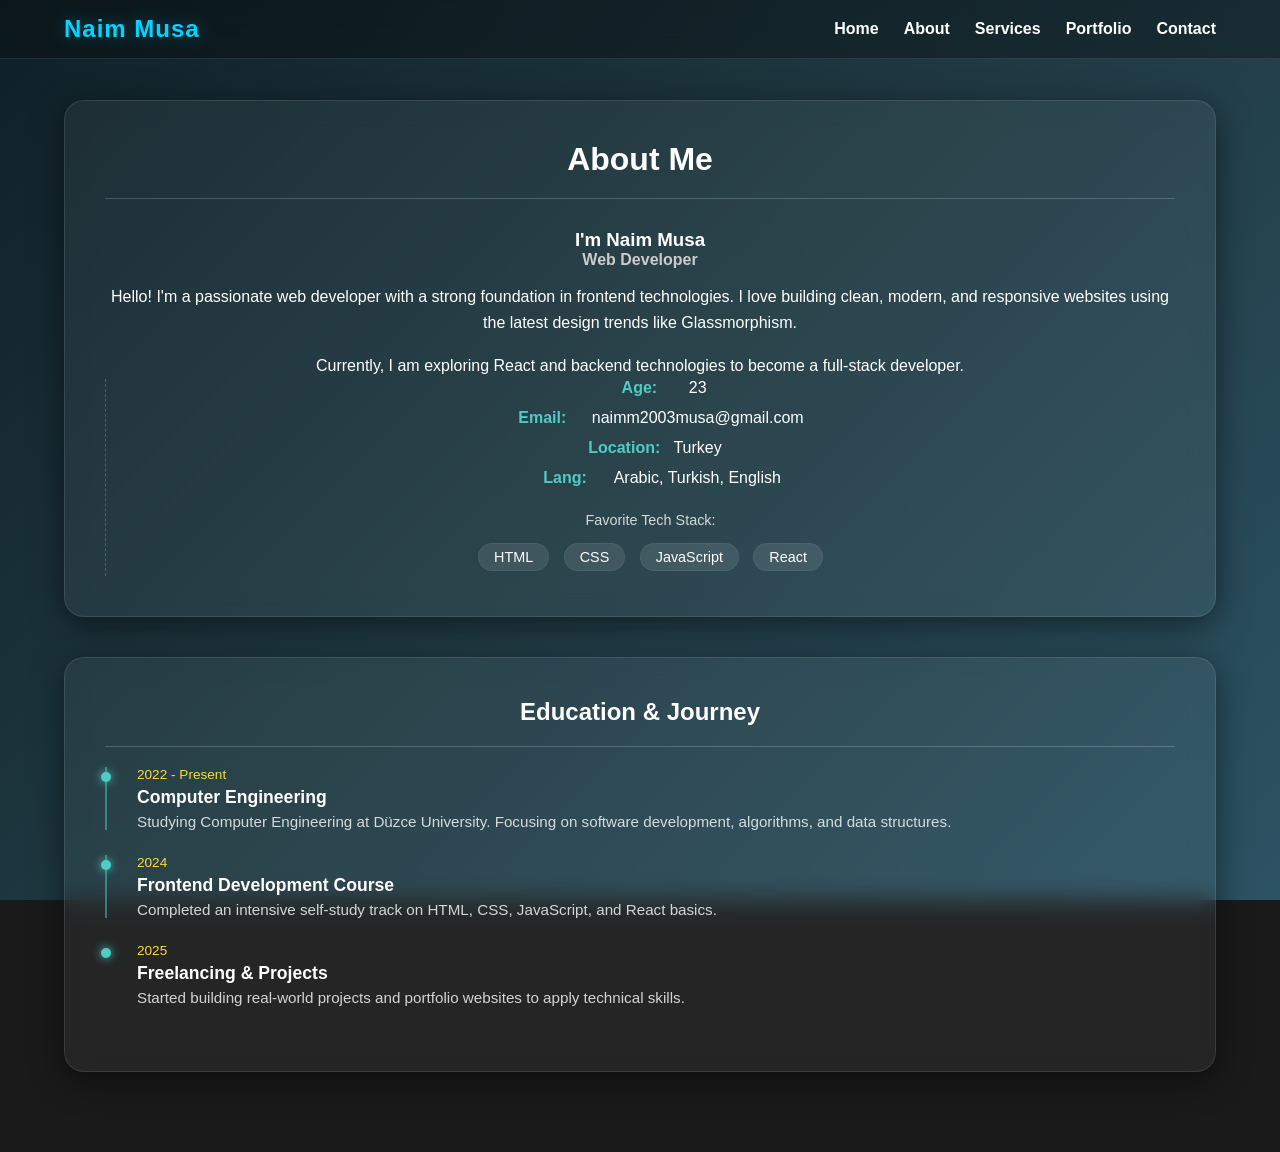
==== about.html @ 1f0603ee "Initial commit - Portfolio Dark Mode" ====
<!DOCTYPE html>
<html lang="en">
<head>
    <meta charset="UTF-8">
    <meta name="viewport" content="width=device-width, initial-scale=1.0">
    <title>About Me | Naim Musa</title>
    <link rel="stylesheet" href="https://cdnjs.cloudflare.com/ajax/libs/font-awesome/6.7.2/css/all.min.css">
    <link rel="stylesheet" href="style.css">

    <style>
        /* --- تعريف الانيمشن (Keyframes) --- */
        @keyframes fadeInUp {
            from { opacity: 0; transform: translateY(30px); }
            to { opacity: 1; transform: translateY(0); }
        }
        @keyframes slideInLeft {
            from { opacity: 0; transform: translateX(-50px); }
            to { opacity: 1; transform: translateX(0); }
        }
        @keyframes slideInRight {
            from { opacity: 0; transform: translateX(50px); }
            to { opacity: 1; transform: translateX(0); }
        }

        /* --- تطبيق الانيمشن --- */
        .box-animated { animation: fadeInUp 1s ease-out forwards; }
        .left-col-anim { opacity: 0; animation: slideInLeft 1s ease-out 0.3s forwards; }
        .right-col-anim { opacity: 0; animation: slideInRight 1s ease-out 0.5s forwards; }
        .timeline-anim { opacity: 0; animation: fadeInUp 1s ease-out 0.7s forwards; }

        /* --- ستايلات العناصر --- */
        .tech-tag {
            background: rgba(255, 255, 255, 0.1);
            padding: 5px 15px;
            border-radius: 20px;
            margin: 5px;
            display: inline-block;
            font-size: 0.9rem;
            transition: all 0.3s cubic-bezier(0.175, 0.885, 0.32, 1.275);
            border: 1px solid rgba(255,255,255,0.05);
            cursor: default;
        }
        .tech-tag:hover {
            background: #4ECDC4;
            color: #fff;
            transform: scale(1.1) rotate(-2deg);
            box-shadow: 0 5px 15px rgba(78, 205, 196, 0.4);
        }

        .animated-hr {
            border: 0; height: 1px; background: rgba(255,255,255,0.2); margin-bottom: 30px;
            width: 0; animation: expandWidth 1s ease-out 0.2s forwards;
        }
        @keyframes expandWidth { to { width: 100%; } }

        /* --- تنسيق الـ Timeline (الخط الزمني) --- */
        .timeline-box {
            margin-top: 20px;
            text-align: left;
        }
        .timeline-item {
            position: relative;
            padding-left: 30px;
            margin-bottom: 25px;
            border-left: 2px solid rgba(78, 205, 196, 0.5); 
        }
        .timeline-item::before {
            content: '';
            position: absolute;
            left: -6px;
            top: 5px;
            width: 10px;
            height: 10px;
            background: #4ECDC4;
            border-radius: 50%;
            box-shadow: 0 0 10px #4ECDC4;
        }
        .timeline-date {
            font-size: 0.85rem;
            color: #FFD93D;
            margin-bottom: 5px;
            display: block;
        }
        .timeline-title {
            font-size: 1.1rem;
            font-weight: bold;
            color: #fff;
            margin: 0 0 5px 0;
        }
        .timeline-desc {
            font-size: 0.95rem;
            opacity: 0.8;
            margin: 0;
        }
    </style>
</head>
<body>

    <nav class="navbar">
        <div class="logo">Naim Musa</div>
        <div class="nav-links">
            <a href="index.html">Home</a>
            <a href="about.html" class="active">About</a>
            <a href="services.html">Services</a>
            <a href="portfolio.html">Portfolio</a>
            <a href="contact.html">Contact</a>
        </div>
    </nav>

    <div class="container">
        
        <div class="box box-animated">
            <h2 style="margin-bottom: 20px; font-size: 2rem;">About Me</h2>
            <hr class="animated-hr">
            
            <div class="about-grid">
                <div class="about-col left-col-anim">
                    <h3>I'm <span class="text-highlight">Naim Musa</span></h3>
                    <h4 style="margin-bottom: 15px; color: #ccc;">Web Developer</h4>
                    <p style="line-height: 1.6;">Hello! I'm a passionate web developer with a strong foundation in frontend technologies. I love building clean, modern, and responsive websites using the latest design trends like Glassmorphism.</p>
                    <br>
                    <p style="line-height: 1.6;">Currently, I am exploring React and backend technologies to become a full-stack developer.</p>
                    
                    </div>
                
                <div class="about-col right-col-anim" style="border-left: 1px dashed rgba(255,255,255,0.2); padding-left: 20px;">
                    <ul style="list-style: none; padding: 0; margin-bottom: 20px;">
                        <li style="margin-bottom: 12px;"><b style="color: #4ECDC4; width: 90px; display: inline-block;">Age:</b> 23</li>
                        <li style="margin-bottom: 12px;"><b style="color: #4ECDC4; width: 90px; display: inline-block;">Email:</b> naimm2003musa@gmail.com</li>
                        <li style="margin-bottom: 12px;"><b style="color: #4ECDC4; width: 90px; display: inline-block;">Location:</b> Turkey</li>
                        <li style="margin-bottom: 12px;"><b style="color: #4ECDC4; width: 90px; display: inline-block;">Lang:</b> Arabic, Turkish, English</li>
                    </ul>

                    <div style="margin-top: 25px;">
                        <p style="margin-bottom: 10px; opacity: 0.8; font-size: 0.9rem;">Favorite Tech Stack:</p>
                        <span class="tech-tag">HTML</span>
                        <span class="tech-tag">CSS</span>
                        <span class="tech-tag">JavaScript</span>
                        <span class="tech-tag">React</span>
                    </div>
                </div>
            </div>
        </div>

        <div class="box timeline-anim" style="margin-top: 20px;">
            <h2 style="margin-bottom: 20px; font-size: 1.5rem;">Education & Journey</h2>
            <hr style="border: 0; height: 1px; background: rgba(255,255,255,0.2); margin-bottom: 20px;">
            
            <div class="timeline-box">
                <div class="timeline-item">
                    <span class="timeline-date">2022 - Present</span>
                    <h3 class="timeline-title">Computer Engineering</h3>
                    <p class="timeline-desc">Studying Computer Engineering at Düzce University. Focusing on software development, algorithms, and data structures.</p>
                </div>
                
                <div class="timeline-item">
                    <span class="timeline-date">2024</span>
                    <h3 class="timeline-title">Frontend Development Course</h3>
                    <p class="timeline-desc">Completed an intensive self-study track on HTML, CSS, JavaScript, and React basics.</p>
                </div>

                <div class="timeline-item" style="border-left-color: transparent;"> 
                    <span class="timeline-date">2025</span>
                    <h3 class="timeline-title">Freelancing & Projects</h3>
                    <p class="timeline-desc">Started building real-world projects and portfolio websites to apply technical skills.</p>
                </div>
            </div>
        </div>

    </div>

    <script src="script.js"></script>
</body>
</html>
---- style.css ----
/* =========================================
   1. CSS VARIABLES (THEME CONFIG)
   ========================================= */
:root {
    /* الوضع النهاري */
    --bg-gradient: linear-gradient(135deg, #f5f7fa 0%, #c3cfe2 100%);
    --text-color: #333;
    --glass-bg: rgba(255, 255, 255, 0.7);
    --glass-border: rgba(255, 255, 255, 0.5);
    --glass-shadow: 0 8px 32px 0 rgba(31, 38, 135, 0.1);
    --accent-color: #007bff;
    --accent-hover: #0056b3;
    --card-hover-shadow: 0 15px 30px rgba(0, 123, 255, 0.2);
    --navbar-bg: rgba(255, 255, 255, 0.85);
}
:root {
    --bg-color: #1a1a1a;
    --box-bg: rgba(255, 255, 255, 0.05);
    --text-color: #ffffff;
    --accent-color: #4ECDC4;
}

body {
    background-color: var(--bg-color) !important;
    color: var(--text-color) !important;
}

[data-theme="dark"] {
    /* الوضع الليلي - تصميم الفضاء */
    --bg-gradient: linear-gradient(135deg, #0f2027, #203a43, #2c5364);
    --text-color: #fff;
    --glass-bg: rgba(255, 255, 255, 0.05);
    --glass-border: rgba(255, 255, 255, 0.1);
    --glass-shadow: 0 8px 32px 0 rgba(0, 0, 0, 0.5);
    --accent-color: #00d4ff;
    --accent-hover: #0099cc;
    --card-hover-shadow: 0 15px 30px rgba(0, 212, 255, 0.15); /* توهج أزرق */
    --navbar-bg: rgba(0, 0, 0, 0.3);
}

/* =========================================
   2. GLOBAL RESET & BASIC
   ========================================= */
* {
    margin: 0;
    padding: 0;
    box-sizing: border-box;
    font-family: 'Segoe UI', Tahoma, Geneva, Verdana, sans-serif;
    transition: background 0.4s ease, color 0.3s ease, border-color 0.3s ease;
}

body {
    background: var(--bg-gradient);
    color: var(--text-color);
    min-height: 100vh;
    display: flex;
    flex-direction: column;
    overflow-x: hidden;
    background-attachment: fixed; /* الخلفية ثابتة أثناء السكرول */
}

a { text-decoration: none; color: inherit; }
ul { list-style: none; }
img { max-width: 100%; display: block; }

/* =========================================
   3. LAYOUT & GLASS BOXES
   ========================================= */
.container {
    width: 90%;
    max-width: 1200px;
    margin: 100px auto 40px;
    position: relative;
    z-index: 2;
}

/* الصندوق الزجاجي الأساسي */
.box {
    background: var(--glass-bg);
    backdrop-filter: blur(12px);
    -webkit-backdrop-filter: blur(12px);
    border: 1px solid var(--glass-border);
    border-radius: 20px;
    padding: 40px;
    box-shadow: var(--glass-shadow);
    text-align: center;
    margin-bottom: 40px;
}

/* --- العناوين --- */
.title h2 {
    font-size: 2.5rem;
    margin-bottom: 10px;
    position: relative;
    display: inline-block;
}

.title h2::after {
    content: '';
    display: block;
    width: 60px;
    height: 4px;
    background: var(--accent-color);
    margin: 8px auto 0;
    border-radius: 2px;
    transition: width 0.3s;
}

.box:hover .title h2::after {
    width: 100%; /* الخط يمتد عند الهوفر */
}

/* =========================================
   4. NAVBAR (With Hover Effects)
   ========================================= */
.navbar {
    display: flex;
    justify-content: space-between;
    align-items: center;
    padding: 15px 5%;
    background: var(--navbar-bg);
    backdrop-filter: blur(15px);
    position: fixed;
    width: 100%;
    top: 0;
    z-index: 1000;
    border-bottom: 1px solid var(--glass-border);
}

.logo {
    font-size: 24px;
    font-weight: 800;
    color: var(--accent-color);
    letter-spacing: 1px;
    text-shadow: 0 0 15px rgba(0, 212, 255, 0.3);
}

.nav-links {
    display: flex;
    align-items: center;
    gap: 25px;
}

.nav-links a {
    font-weight: 600;
    font-size: 16px;
    position: relative;
    padding: 5px 0;
}

/* تأثير الخط تحت الروابط */
.nav-links a::before {
    content: '';
    position: absolute;
    bottom: 0;
    left: 0;
    width: 0;
    height: 2px;
    background: var(--accent-color);
    transition: width 0.3s ease;
}

.nav-links a:hover::before {
    width: 100%;
}

.nav-links a:hover {
    color: var(--accent-color);
}

/* زر التبديل */
.theme-toggle-btn {
    background: transparent;
    border: 2px solid var(--accent-color);
    color: var(--accent-color);
    padding: 6px 18px;
    border-radius: 25px;
    cursor: pointer;
    font-weight: bold;
    transition: 0.4s;
}

.theme-toggle-btn:hover {
    background: var(--accent-color);
    color: #fff;
    box-shadow: 0 0 20px var(--accent-color);
    transform: scale(1.05);
}

/* =========================================
   5. PORTFOLIO & GRID SYSTEM
   ========================================= */
.portfolio-grid {
    display: grid;
    grid-template-columns: repeat(auto-fit, minmax(300px, 1fr)); /* تجاوب تلقائي */
    gap: 30px;
    margin-top: 30px;
}

/* كرت المشروع */
.project-card {
    background: var(--glass-bg);
    backdrop-filter: blur(10px);
    border: 1px solid var(--glass-border);
    border-radius: 15px;
    overflow: hidden; /* عشان الصورة ما تطلع برا */
    transition: all 0.4s cubic-bezier(0.175, 0.885, 0.32, 1.275); /* حركة نطاطة خفيفة */
    display: flex;
    flex-direction: column;
}

/* الصورة داخل الكرت */
.card-img {
    height: 200px;
    overflow: hidden;
    position: relative;
}

.card-img img {
    width: 100%;
    height: 100%;
    object-fit: cover;
    transition: transform 0.5s ease;
}

/* محتوى الكرت */
.card-content {
    padding: 20px;
    text-align: center;
    display: flex;
    flex-direction: column;
    flex-grow: 1;
    justify-content: space-between;
}

.card-content h3 {
    margin-bottom: 15px;
    font-size: 1.2rem;
}

/* 🔥 تأثيرات الهوفر على الكرت 🔥 */
.project-card:hover {
    transform: translateY(-10px); /* يرتفع للأعلى */
    box-shadow: var(--card-hover-shadow); /* توهج */
    border-color: var(--accent-color);
}

.project-card:hover .card-img img {
    transform: scale(1.1); /* زوم للصورة */
}

/* زر زيارة الموقع */
.btn-visit {
    display: inline-block;
    padding: 10px 25px;
    background: linear-gradient(45deg, var(--accent-color), #005bea);
    background-size: 200% auto; /* عشان نحرك الخلفية */
    color: #fff;
    border-radius: 50px;
    font-weight: bold;
    transition: 0.5s;
    box-shadow: 0 4px 15px rgba(0,0,0,0.2);
}

.btn-visit:hover {
    background-position: right center; /* تحريك التدرج اللوني */
    box-shadow: 0 0 20px var(--accent-color);
    transform: translateY(-2px);
}

/* =========================================
   6. RESPONSIVE
   ========================================= */
   /* تنسيق الخط الفاصل */
.section-divider {
    border: 0;
    height: 1px;
    background: rgba(255,255,255,0.2);
    margin-bottom: 30px;
    width: 100px; /* جعل الخط أقصر لجمالية أكثر */
    margin-left: 0; /* محاذاة لليسار مثل العناوين */
}

/* شبكة المهارات */
.skills-grid {
    display: grid;
    /* هذا السطر يجعل الشبكة متجاوبة تلقائياً */
    grid-template-columns: repeat(auto-fit, minmax(110px, 1fr));
    gap: 20px;
    margin-top: 20px;
}

/* تصميم الكرت الواحد */
.skill-card {
    background: rgba(255, 255, 255, 0.05); /* خلفية شفافة قليلاً */
    padding: 20px;
    border-radius: 12px;
    text-align: center;
    transition: all 0.3s ease;
    border: 1px solid rgba(255, 255, 255, 0.1);
    box-shadow: 0 4px 6px rgba(0,0,0,0.1);
}

/* تأثير الهوفر عند مرور الماوس */
.skill-card:hover {
    transform: translateY(-5px); /* يرتفع للأعلى قليلاً */
    background: rgba(255, 255, 255, 0.1);
    border-color: #4ECDC4; /* لون حدود يظهر عند الهوفر */
    box-shadow: 0 8px 15px rgba(78, 205, 196, 0.2); /* توهج خفيف */
}

/* تنسيق صور المهارات */
.skill-card img {
    width: 50px;
    height: 50px;
    object-fit: contain;
    margin-bottom: 10px;
    border-radius: 8px; /* حواف ناعمة للصورة */
}

/* تنسيق نص المهارة */
.skill-card h3 {
    font-size: 0.9rem;
    font-weight: 500;
    margin: 0;
    color: #fff;
}

@media (max-width: 768px) {
    .navbar {
        flex-direction: column;
        gap: 15px;
        padding: 15px;
    }
    
    .nav-links {
        flex-wrap: wrap;
        justify-content: center;
    }
}
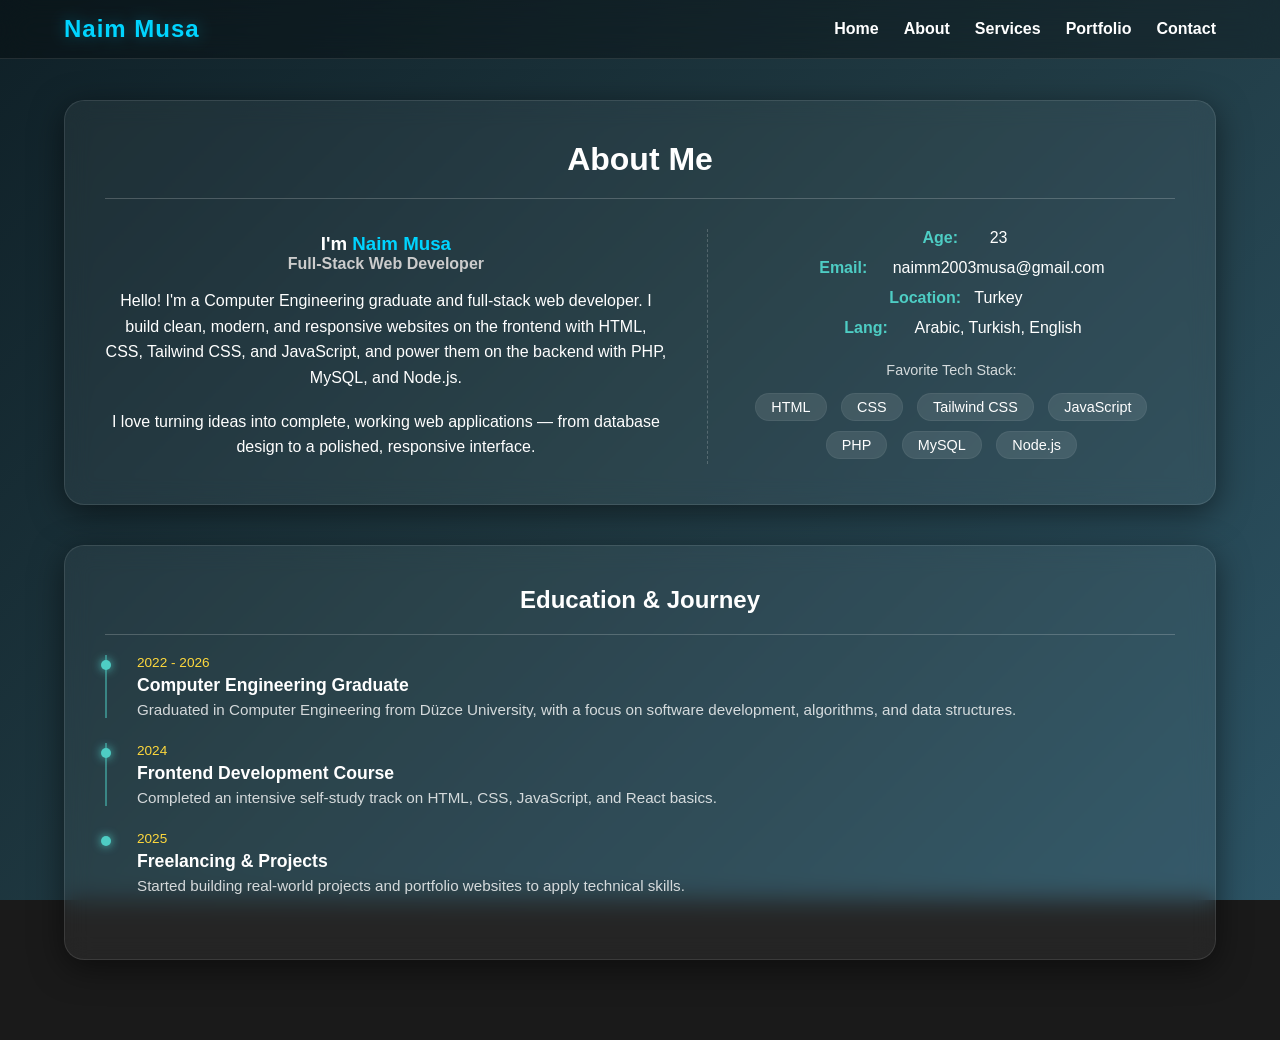
==== commit 476908d6: "Redesign polish: fix broken layout classes, mobile responsiveness, full-stack content update - Add m" ====
--- a/about.html
+++ b/about.html
@@ -6,6 +6,8 @@
     <title>About Me | Naim Musa</title>
     <link rel="stylesheet" href="https://cdnjs.cloudflare.com/ajax/libs/font-awesome/6.7.2/css/all.min.css">
     <link rel="stylesheet" href="style.css">
+    <meta name="description" content="Learn more about Naim Musa, a Computer Engineering graduate and full-stack web developer based in Turkey.">
+    <link rel="icon" type="image/svg+xml" href="data:image/svg+xml,%3Csvg xmlns='http://www.w3.org/2000/svg' viewBox='0 0 100 100'%3E%3Crect width='100' height='100' rx='20' fill='%231a1a1a'/%3E%3Ctext x='50' y='68' font-family='Arial, sans-serif' font-size='60' font-weight='bold' fill='%234ECDC4' text-anchor='middle'%3EN%3C/text%3E%3C/svg%3E">
 
     <style>
         /* --- تعريف الانيمشن (Keyframes) --- */
@@ -116,14 +118,14 @@
             <div class="about-grid">
                 <div class="about-col left-col-anim">
                     <h3>I'm <span class="text-highlight">Naim Musa</span></h3>
-                    <h4 style="margin-bottom: 15px; color: #ccc;">Web Developer</h4>
-                    <p style="line-height: 1.6;">Hello! I'm a passionate web developer with a strong foundation in frontend technologies. I love building clean, modern, and responsive websites using the latest design trends like Glassmorphism.</p>
+                    <h4 style="margin-bottom: 15px; color: #ccc;">Full-Stack Web Developer</h4>
+                    <p style="line-height: 1.6;">Hello! I'm a Computer Engineering graduate and full-stack web developer. I build clean, modern, and responsive websites on the frontend with HTML, CSS, Tailwind CSS, and JavaScript, and power them on the backend with PHP, MySQL, and Node.js.</p>
                     <br>
-                    <p style="line-height: 1.6;">Currently, I am exploring React and backend technologies to become a full-stack developer.</p>
-                    
+                    <p style="line-height: 1.6;">I love turning ideas into complete, working web applications — from database design to a polished, responsive interface.</p>
+
                     </div>
-                
-                <div class="about-col right-col-anim" style="border-left: 1px dashed rgba(255,255,255,0.2); padding-left: 20px;">
+
+                <div class="about-col right-col-anim about-divider">
                     <ul style="list-style: none; padding: 0; margin-bottom: 20px;">
                         <li style="margin-bottom: 12px;"><b style="color: #4ECDC4; width: 90px; display: inline-block;">Age:</b> 23</li>
                         <li style="margin-bottom: 12px;"><b style="color: #4ECDC4; width: 90px; display: inline-block;">Email:</b> naimm2003musa@gmail.com</li>
@@ -135,8 +137,11 @@
                         <p style="margin-bottom: 10px; opacity: 0.8; font-size: 0.9rem;">Favorite Tech Stack:</p>
                         <span class="tech-tag">HTML</span>
                         <span class="tech-tag">CSS</span>
+                        <span class="tech-tag">Tailwind CSS</span>
                         <span class="tech-tag">JavaScript</span>
-                        <span class="tech-tag">React</span>
+                        <span class="tech-tag">PHP</span>
+                        <span class="tech-tag">MySQL</span>
+                        <span class="tech-tag">Node.js</span>
                     </div>
                 </div>
             </div>
@@ -148,9 +153,9 @@
             
             <div class="timeline-box">
                 <div class="timeline-item">
-                    <span class="timeline-date">2022 - Present</span>
-                    <h3 class="timeline-title">Computer Engineering</h3>
-                    <p class="timeline-desc">Studying Computer Engineering at Düzce University. Focusing on software development, algorithms, and data structures.</p>
+                    <span class="timeline-date">2022 - 2026</span>
+                    <h3 class="timeline-title">Computer Engineering Graduate</h3>
+                    <p class="timeline-desc">Graduated in Computer Engineering from Düzce University, with a focus on software development, algorithms, and data structures.</p>
                 </div>
                 
                 <div class="timeline-item">
--- a/style.css
+++ b/style.css
@@ -85,6 +85,55 @@
     box-shadow: var(--glass-shadow);
     text-align: center;
     margin-bottom: 40px;
+}
+
+/* --- شبكة الهيرو / صفحة About (نص + صورة) --- */
+.about-grid {
+    display: grid;
+    grid-template-columns: 1.2fr 1fr;
+    gap: 40px;
+    align-items: center;
+}
+
+.about-col img {
+    max-width: 100%;
+    margin: 0 auto;
+}
+
+.about-divider {
+    border-left: 1px dashed rgba(255, 255, 255, 0.2);
+    padding-left: 20px;
+}
+
+.text-highlight {
+    color: var(--accent-color);
+    font-weight: 600;
+}
+
+.hero-title {
+    font-size: 3rem;
+    margin: 10px 0;
+}
+
+/* --- زر دعوة (CTA) عام --- */
+.submit-btn {
+    display: inline-flex;
+    align-items: center;
+    gap: 10px;
+    padding: 12px 28px;
+    background: linear-gradient(45deg, var(--accent-color), #2CB5AC);
+    border: none;
+    border-radius: 50px;
+    color: #fff;
+    font-weight: bold;
+    cursor: pointer;
+    transition: 0.3s;
+    box-shadow: 0 4px 15px rgba(0, 0, 0, 0.2);
+}
+
+.submit-btn:hover {
+    transform: translateY(-3px);
+    box-shadow: 0 10px 20px rgba(78, 205, 196, 0.3);
 }
 
 /* --- العناوين --- */
@@ -318,6 +367,14 @@
     border-radius: 8px; /* حواف ناعمة للصورة */
 }
 
+/* أيقونات Font Awesome داخل كرت المهارة (للمهارات بدون صورة) */
+.skill-card i {
+    font-size: 2.2rem;
+    color: var(--accent-color);
+    margin-bottom: 10px;
+    display: block;
+}
+
 /* تنسيق نص المهارة */
 .skill-card h3 {
     font-size: 0.9rem;
@@ -326,15 +383,58 @@
     color: #fff;
 }
 
+/* =========================================
+   7. RESPONSIVE (الموبايل والتابلت)
+   ========================================= */
 @media (max-width: 768px) {
     .navbar {
         flex-direction: column;
         gap: 15px;
         padding: 15px;
     }
-    
+
     .nav-links {
         flex-wrap: wrap;
         justify-content: center;
     }
-}
+
+    .container {
+        margin-top: 160px;
+        width: 92%;
+    }
+
+    .about-grid {
+        grid-template-columns: 1fr;
+        text-align: center;
+    }
+
+    .about-col {
+        text-align: center;
+    }
+
+    .about-divider {
+        border-left: none;
+        padding-left: 0;
+        border-top: 1px dashed rgba(255, 255, 255, 0.2);
+        padding-top: 20px;
+        margin-top: 20px;
+    }
+
+    .hero-title {
+        font-size: 2.2rem;
+    }
+}
+
+@media (max-width: 480px) {
+    .container {
+        margin-top: 180px;
+    }
+
+    .box {
+        padding: 25px 20px;
+    }
+
+    .hero-title {
+        font-size: 1.8rem;
+    }
+}
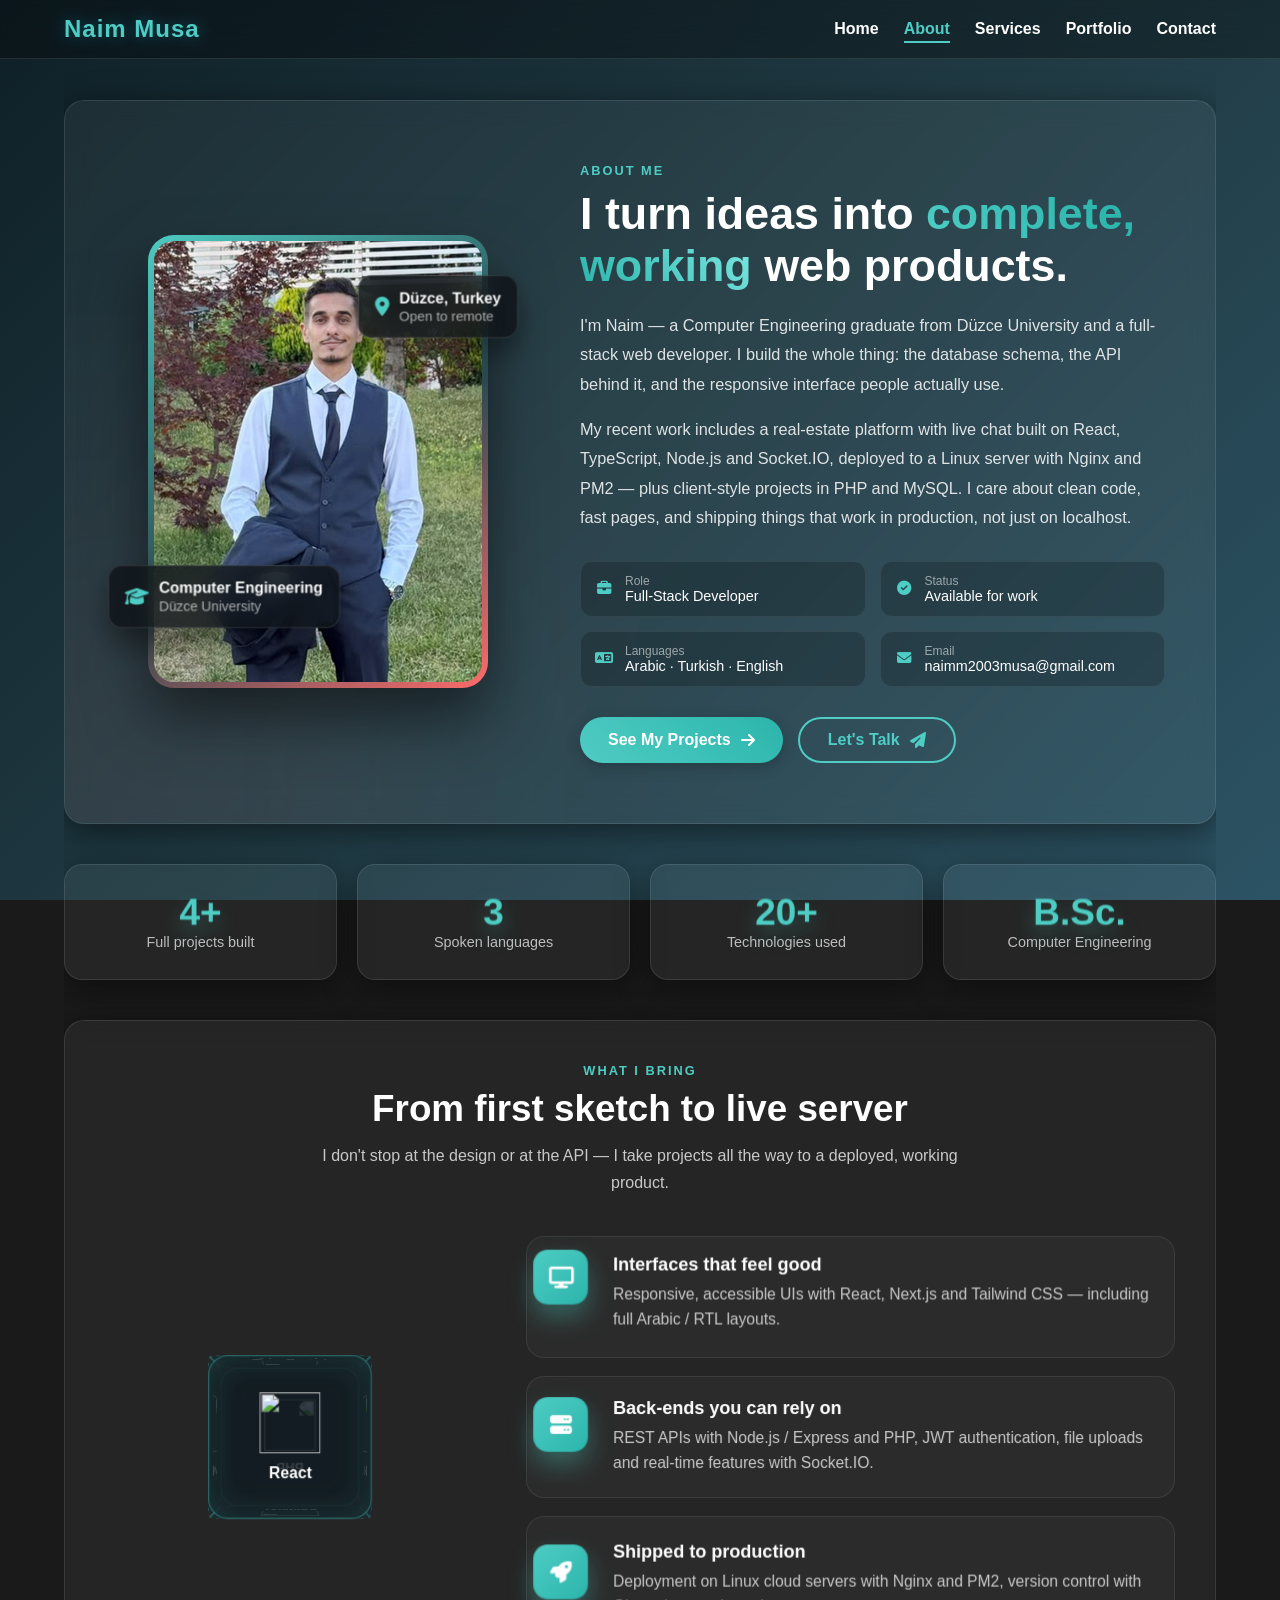
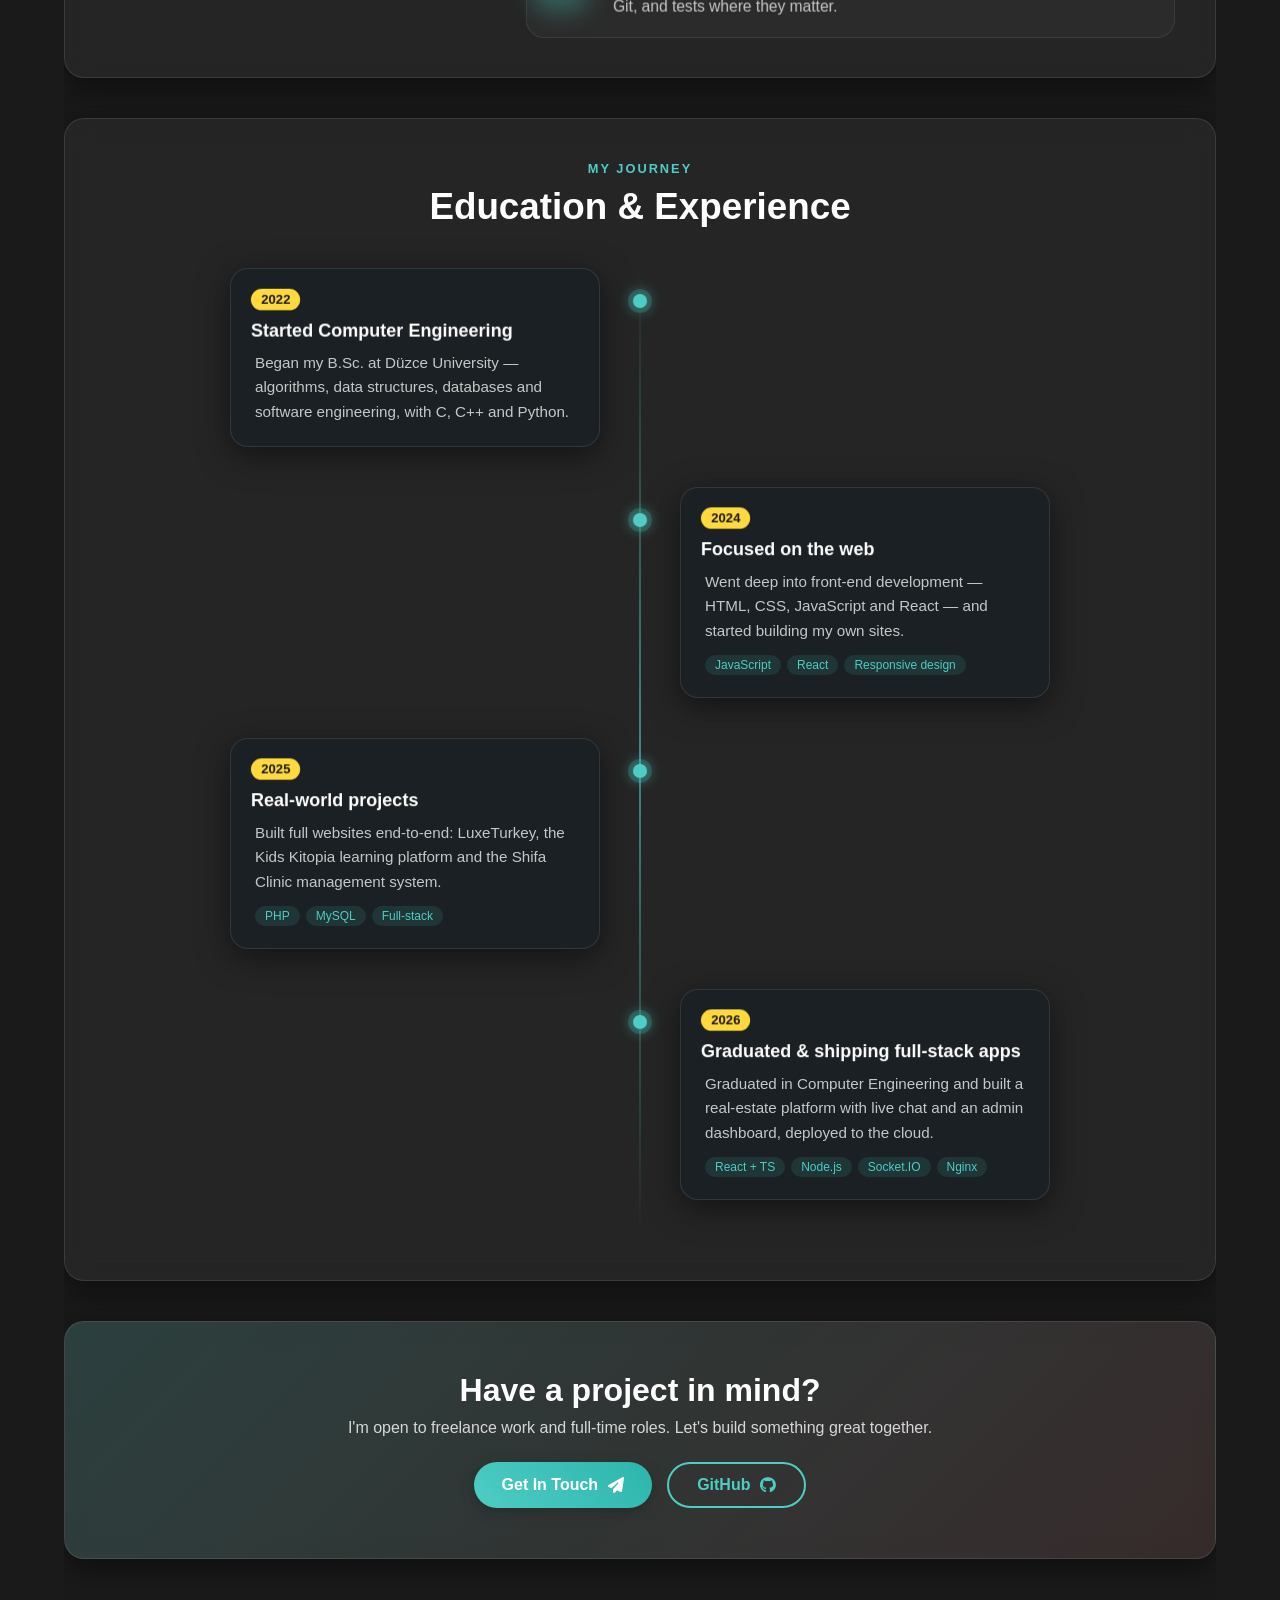
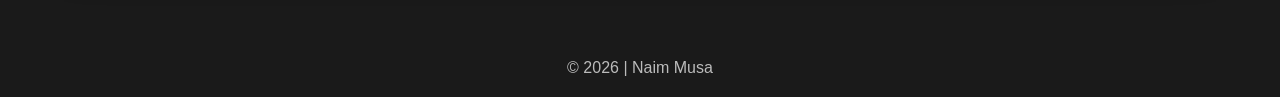
==== commit d41eda2e: "Redesign portfolio with 3D interactions, new pages and cleanup - Home: new hero with profile photo, " ====
--- a/about.html
+++ b/about.html
@@ -5,94 +5,364 @@
     <meta name="viewport" content="width=device-width, initial-scale=1.0">
     <title>About Me | Naim Musa</title>
     <link rel="stylesheet" href="https://cdnjs.cloudflare.com/ajax/libs/font-awesome/6.7.2/css/all.min.css">
-    <link rel="stylesheet" href="style.css">
-    <meta name="description" content="Learn more about Naim Musa, a Computer Engineering graduate and full-stack web developer based in Turkey.">
+    <link rel="stylesheet" href="assets/css/style.css">
+    <meta name="description" content="Naim Musa – Computer Engineering graduate from Düzce University and full-stack web developer building React, Node.js and PHP applications.">
     <link rel="icon" type="image/svg+xml" href="data:image/svg+xml,%3Csvg xmlns='http://www.w3.org/2000/svg' viewBox='0 0 100 100'%3E%3Crect width='100' height='100' rx='20' fill='%231a1a1a'/%3E%3Ctext x='50' y='68' font-family='Arial, sans-serif' font-size='60' font-weight='bold' fill='%234ECDC4' text-anchor='middle'%3EN%3C/text%3E%3C/svg%3E">
 
     <style>
-        /* --- تعريف الانيمشن (Keyframes) --- */
-        @keyframes fadeInUp {
-            from { opacity: 0; transform: translateY(30px); }
-            to { opacity: 1; transform: translateY(0); }
-        }
-        @keyframes slideInLeft {
-            from { opacity: 0; transform: translateX(-50px); }
-            to { opacity: 1; transform: translateX(0); }
-        }
-        @keyframes slideInRight {
-            from { opacity: 0; transform: translateX(50px); }
-            to { opacity: 1; transform: translateX(0); }
-        }
-
-        /* --- تطبيق الانيمشن --- */
-        .box-animated { animation: fadeInUp 1s ease-out forwards; }
-        .left-col-anim { opacity: 0; animation: slideInLeft 1s ease-out 0.3s forwards; }
-        .right-col-anim { opacity: 0; animation: slideInRight 1s ease-out 0.5s forwards; }
-        .timeline-anim { opacity: 0; animation: fadeInUp 1s ease-out 0.7s forwards; }
-
-        /* --- ستايلات العناصر --- */
-        .tech-tag {
-            background: rgba(255, 255, 255, 0.1);
-            padding: 5px 15px;
-            border-radius: 20px;
-            margin: 5px;
-            display: inline-block;
-            font-size: 0.9rem;
-            transition: all 0.3s cubic-bezier(0.175, 0.885, 0.32, 1.275);
-            border: 1px solid rgba(255,255,255,0.05);
-            cursor: default;
-        }
-        .tech-tag:hover {
-            background: #4ECDC4;
-            color: #fff;
-            transform: scale(1.1) rotate(-2deg);
-            box-shadow: 0 5px 15px rgba(78, 205, 196, 0.4);
-        }
-
-        .animated-hr {
-            border: 0; height: 1px; background: rgba(255,255,255,0.2); margin-bottom: 30px;
-            width: 0; animation: expandWidth 1s ease-out 0.2s forwards;
-        }
-        @keyframes expandWidth { to { width: 100%; } }
-
-        /* --- تنسيق الـ Timeline (الخط الزمني) --- */
-        .timeline-box {
-            margin-top: 20px;
+        .stats > .reveal,
+        .step { perspective: 1200px; }
+
+        /* =========================================
+           1. INTRO
+           ========================================= */
+        .about-intro {
+            display: grid;
+            grid-template-columns: 0.9fr 1.3fr;
+            gap: 60px;
+            align-items: center;
             text-align: left;
-        }
-        .timeline-item {
+            padding: 60px 50px;
             position: relative;
-            padding-left: 30px;
-            margin-bottom: 25px;
-            border-left: 2px solid rgba(78, 205, 196, 0.5); 
-        }
-        .timeline-item::before {
+            overflow: hidden;
+        }
+
+        .about-intro::before {
             content: '';
             position: absolute;
-            left: -6px;
-            top: 5px;
-            width: 10px;
-            height: 10px;
+            bottom: -140px;
+            left: -120px;
+            width: 380px;
+            height: 380px;
+            background: #FF6B6B;
+            filter: blur(170px);
+            opacity: 0.12;
+            pointer-events: none;
+        }
+
+        .photo-card {
+            position: relative;
+            max-width: 340px;
+            margin: 0 auto;
+            aspect-ratio: 3 / 4;
+            border-radius: 26px;
+            background: linear-gradient(145deg, #4ECDC4, rgba(78, 205, 196, 0.08) 55%, #FF6B6B);
+            padding: 6px;
+            box-shadow: 0 30px 60px rgba(0, 0, 0, 0.5);
+        }
+
+        .photo-card img {
+            width: 100%;
+            height: 100%;
+            object-fit: cover;
+            object-position: center 20%;
+            border-radius: 20px;
+        }
+
+        /* لمعة تتحرك مع الماوس */
+        .photo-card .shine {
+            position: absolute;
+            inset: 6px;
+            border-radius: 20px;
+            pointer-events: none;
+            background: radial-gradient(circle at var(--mx, 50%) var(--my, 30%), rgba(255, 255, 255, 0.22), transparent 55%);
+            mix-blend-mode: overlay;
+        }
+
+        .photo-badge {
+            position: absolute;
+            display: flex;
+            align-items: center;
+            gap: 10px;
+            padding: 12px 16px;
+            border-radius: 14px;
+            background: rgba(15, 20, 25, 0.8);
+            backdrop-filter: blur(10px);
+            border: 1px solid rgba(255, 255, 255, 0.12);
+            box-shadow: 0 15px 30px rgba(0, 0, 0, 0.4);
+            font-size: 0.85rem;
+            line-height: 1.3;
+            white-space: nowrap;
+        }
+        .photo-badge i { font-size: 1.2rem; color: var(--accent-color); }
+        .photo-badge b { display: block; font-size: 0.95rem; }
+        .photo-badge span { opacity: 0.65; }
+        .badge-edu { left: -40px; bottom: 60px; }
+        .badge-loc { right: -30px; top: 40px; }
+
+        .about-text h1 {
+            font-size: 2.8rem;
+            line-height: 1.15;
+            margin-bottom: 20px;
+        }
+
+
+        .about-text p {
+            line-height: 1.8;
+            opacity: 0.85;
+            margin-bottom: 16px;
+            font-size: 1.02rem;
+        }
+
+        .info-grid {
+            display: grid;
+            grid-template-columns: repeat(2, 1fr);
+            gap: 14px;
+            margin: 28px 0 30px;
+        }
+
+        .info-cell {
+            display: flex;
+            align-items: center;
+            gap: 12px;
+            padding: 12px 14px;
+            border-radius: 12px;
+            background: rgba(0, 0, 0, 0.2);
+            border: 1px solid rgba(255, 255, 255, 0.07);
+            font-size: 0.9rem;
+            min-width: 0;
+        }
+        .info-cell i { color: var(--accent-color); width: 18px; text-align: center; }
+        .info-cell small { display: block; opacity: 0.55; font-size: 0.75rem; }
+        .info-cell div { min-width: 0; overflow-wrap: anywhere; }
+
+        .about-actions { display: flex; flex-wrap: wrap; gap: 15px; }
+
+
+        /* =========================================
+           2. STATS
+           ========================================= */
+        .stats {
+            display: grid;
+            grid-template-columns: repeat(4, 1fr);
+            gap: 20px;
+            margin-bottom: 40px;
+        }
+
+        .stat {
+            padding: 28px 20px;
+            border-radius: 18px;
+            text-align: center;
+            background: rgba(255, 255, 255, 0.05);
+            border: 1px solid var(--glass-border);
+            box-shadow: var(--glass-shadow);
+        }
+        .stat b {
+            display: block;
+            font-size: 2.2rem;
+            color: var(--accent-color);
+            text-shadow: 0 8px 20px rgba(78, 205, 196, 0.35);
+        }
+        .stat span { opacity: 0.7; font-size: 0.9rem; }
+
+        /* =========================================
+           3. WHAT I BRING + CUBE
+           ========================================= */
+        .bring-grid {
+            display: grid;
+            grid-template-columns: 0.8fr 1.4fr;
+            gap: 50px;
+            align-items: center;
+        }
+
+        .cube-wrap {
+            height: 280px;
+            display: flex;
+            align-items: center;
+            justify-content: center;
+            perspective: 900px;
+        }
+
+        .cube {
+            width: 150px;
+            height: 150px;
+            position: relative;
+            transform-style: preserve-3d;
+            animation: spinCube 16s linear infinite;
+        }
+
+        .cube:hover { animation-play-state: paused; }
+
+        .cube .face {
+            position: absolute;
+            inset: 0;
+            display: flex;
+            flex-direction: column;
+            align-items: center;
+            justify-content: center;
+            gap: 10px;
+            border-radius: 18px;
+            background: rgba(20, 30, 36, 0.85);
+            border: 1px solid rgba(78, 205, 196, 0.45);
+            box-shadow: inset 0 0 30px rgba(78, 205, 196, 0.15);
+            font-weight: 600;
+            font-size: 0.9rem;
+        }
+        .cube .face img { width: 56px; height: 56px; }
+        .cube .face img.invert { filter: invert(1); }
+
+        .f-front  { transform: translateZ(75px); }
+        .f-back   { transform: rotateY(180deg) translateZ(75px); }
+        .f-right  { transform: rotateY(90deg) translateZ(75px); }
+        .f-left   { transform: rotateY(-90deg) translateZ(75px); }
+        .f-top    { transform: rotateX(90deg) translateZ(75px); }
+        .f-bottom { transform: rotateX(-90deg) translateZ(75px); }
+
+        @keyframes spinCube {
+            from { transform: rotateX(-20deg) rotateY(0deg); }
+            to   { transform: rotateX(-20deg) rotateY(360deg); }
+        }
+
+        .bring-cards { display: grid; gap: 18px; }
+
+        .bring-card {
+            display: flex;
+            gap: 18px;
+            align-items: flex-start;
+            text-align: left;
+            padding: 22px;
+            border-radius: 18px;
+            background: rgba(255, 255, 255, 0.03);
+            border: 1px solid rgba(255, 255, 255, 0.08);
+        }
+        .bring-card:hover { border-color: rgba(78, 205, 196, 0.45); }
+
+        .bring-icon {
+            width: 52px;
+            height: 52px;
+            flex-shrink: 0;
+            border-radius: 14px;
+            display: flex;
+            align-items: center;
+            justify-content: center;
+            font-size: 1.3rem;
+            color: #fff;
+            background: linear-gradient(135deg, #4ECDC4, #2CB5AC);
+            box-shadow: 0 12px 25px rgba(78, 205, 196, 0.35);
+        }
+        .bring-card h3 { font-size: 1.1rem; margin-bottom: 6px; }
+        .bring-card p  { opacity: 0.75; line-height: 1.6; font-size: 0.95rem; }
+
+        /* =========================================
+           4. JOURNEY (3D timeline)
+           ========================================= */
+        .journey {
+            position: relative;
+            max-width: 900px;
+            margin: 0 auto;
+            text-align: left;
+        }
+
+        .journey::before {
+            content: '';
+            position: absolute;
+            left: 50%;
+            top: 0;
+            bottom: 0;
+            width: 2px;
+            transform: translateX(-50%);
+            background: linear-gradient(to bottom, transparent, rgba(78, 205, 196, 0.6), transparent);
+        }
+
+        .step {
+            position: relative;
+            width: 50%;
+            padding: 0 40px 40px;
+        }
+        .step:nth-child(odd)  { left: 0; }
+        .step:nth-child(even) { left: 50%; }
+
+        .step::after {
+            content: '';
+            position: absolute;
+            top: 26px;
+            width: 14px;
+            height: 14px;
+            border-radius: 50%;
             background: #4ECDC4;
-            border-radius: 50%;
-            box-shadow: 0 0 10px #4ECDC4;
-        }
-        .timeline-date {
-            font-size: 0.85rem;
-            color: #FFD93D;
-            margin-bottom: 5px;
-            display: block;
-        }
-        .timeline-title {
-            font-size: 1.1rem;
-            font-weight: bold;
-            color: #fff;
-            margin: 0 0 5px 0;
-        }
-        .timeline-desc {
-            font-size: 0.95rem;
-            opacity: 0.8;
-            margin: 0;
+            box-shadow: 0 0 0 5px rgba(78, 205, 196, 0.2), 0 0 15px #4ECDC4;
+        }
+        .step:nth-child(odd)::after  { right: -7px; }
+        .step:nth-child(even)::after { left: -7px; }
+
+        .step-card {
+            padding: 22px 24px;
+            border-radius: 18px;
+            background: rgba(20, 30, 36, 0.6);
+            border: 1px solid var(--glass-border);
+            box-shadow: var(--glass-shadow);
+        }
+
+        .step-year {
+            display: inline-block;
+            font-size: 0.8rem;
+            font-weight: 700;
+            color: #1a1a1a;
+            background: #FFD93D;
+            padding: 3px 10px;
+            border-radius: 50px;
+            margin-bottom: 10px;
+        }
+        .step-card h3 { font-size: 1.1rem; margin-bottom: 8px; }
+        .step-card p  { opacity: 0.75; line-height: 1.6; font-size: 0.95rem; }
+
+        .step-tags { display: flex; flex-wrap: wrap; gap: 6px; margin-top: 12px; }
+        .step-tags span {
+            font-size: 0.75rem;
+            padding: 3px 10px;
+            border-radius: 50px;
+            background: rgba(78, 205, 196, 0.12);
+            color: var(--accent-color);
+        }
+
+        /* =========================================
+           5. CTA
+           ========================================= */
+        .about-cta {
+            text-align: center;
+            padding: 50px 30px;
+            background: linear-gradient(135deg, rgba(78, 205, 196, 0.16), rgba(255, 107, 107, 0.08)), var(--glass-bg);
+        }
+        .about-cta h2 { font-size: 2rem; margin-bottom: 10px; }
+        .about-cta p  { opacity: 0.8; margin-bottom: 25px; }
+        .about-cta .about-actions { justify-content: center; }
+
+        /* =========================================
+           RESPONSIVE
+           ========================================= */
+        @media (max-width: 900px) {
+            .about-intro,
+            .bring-grid {
+                grid-template-columns: 1fr;
+                gap: 40px;
+            }
+            .about-intro { padding: 40px 25px; }
+            .stats { grid-template-columns: repeat(2, 1fr); }
+            .badge-edu { left: -10px; }
+            .badge-loc { right: -10px; }
+        }
+
+        @media (max-width: 768px) {
+            .journey::before { left: 8px; }
+            .step,
+            .step:nth-child(even) {
+                width: 100%;
+                left: 0;
+                padding: 0 0 30px 36px;
+            }
+            .step:nth-child(odd)::after,
+            .step:nth-child(even)::after { left: 1px; right: auto; }
+            .about-text h1 { font-size: 2.1rem; }
+        }
+
+        @media (max-width: 480px) {
+            .info-grid { grid-template-columns: 1fr; }
+            .photo-badge { font-size: 0.75rem; padding: 9px 12px; }
+            .stat b { font-size: 1.8rem; }
+        }
+
+        @media (prefers-reduced-motion: reduce) {
+            .cube { animation: none; }
         }
     </style>
 </head>
@@ -110,70 +380,166 @@
     </nav>
 
     <div class="container">
-        
-        <div class="box box-animated">
-            <h2 style="margin-bottom: 20px; font-size: 2rem;">About Me</h2>
-            <hr class="animated-hr">
-            
-            <div class="about-grid">
-                <div class="about-col left-col-anim">
-                    <h3>I'm <span class="text-highlight">Naim Musa</span></h3>
-                    <h4 style="margin-bottom: 15px; color: #ccc;">Full-Stack Web Developer</h4>
-                    <p style="line-height: 1.6;">Hello! I'm a Computer Engineering graduate and full-stack web developer. I build clean, modern, and responsive websites on the frontend with HTML, CSS, Tailwind CSS, and JavaScript, and power them on the backend with PHP, MySQL, and Node.js.</p>
-                    <br>
-                    <p style="line-height: 1.6;">I love turning ideas into complete, working web applications — from database design to a polished, responsive interface.</p>
-
-                    </div>
-
-                <div class="about-col right-col-anim about-divider">
-                    <ul style="list-style: none; padding: 0; margin-bottom: 20px;">
-                        <li style="margin-bottom: 12px;"><b style="color: #4ECDC4; width: 90px; display: inline-block;">Age:</b> 23</li>
-                        <li style="margin-bottom: 12px;"><b style="color: #4ECDC4; width: 90px; display: inline-block;">Email:</b> naimm2003musa@gmail.com</li>
-                        <li style="margin-bottom: 12px;"><b style="color: #4ECDC4; width: 90px; display: inline-block;">Location:</b> Turkey</li>
-                        <li style="margin-bottom: 12px;"><b style="color: #4ECDC4; width: 90px; display: inline-block;">Lang:</b> Arabic, Turkish, English</li>
-                    </ul>
-
-                    <div style="margin-top: 25px;">
-                        <p style="margin-bottom: 10px; opacity: 0.8; font-size: 0.9rem;">Favorite Tech Stack:</p>
-                        <span class="tech-tag">HTML</span>
-                        <span class="tech-tag">CSS</span>
-                        <span class="tech-tag">Tailwind CSS</span>
-                        <span class="tech-tag">JavaScript</span>
-                        <span class="tech-tag">PHP</span>
-                        <span class="tech-tag">MySQL</span>
-                        <span class="tech-tag">Node.js</span>
-                    </div>
-                </div>
-            </div>
-        </div>
-
-        <div class="box timeline-anim" style="margin-top: 20px;">
-            <h2 style="margin-bottom: 20px; font-size: 1.5rem;">Education & Journey</h2>
-            <hr style="border: 0; height: 1px; background: rgba(255,255,255,0.2); margin-bottom: 20px;">
-            
-            <div class="timeline-box">
-                <div class="timeline-item">
-                    <span class="timeline-date">2022 - 2026</span>
-                    <h3 class="timeline-title">Computer Engineering Graduate</h3>
-                    <p class="timeline-desc">Graduated in Computer Engineering from Düzce University, with a focus on software development, algorithms, and data structures.</p>
-                </div>
-                
-                <div class="timeline-item">
-                    <span class="timeline-date">2024</span>
-                    <h3 class="timeline-title">Frontend Development Course</h3>
-                    <p class="timeline-desc">Completed an intensive self-study track on HTML, CSS, JavaScript, and React basics.</p>
-                </div>
-
-                <div class="timeline-item" style="border-left-color: transparent;"> 
-                    <span class="timeline-date">2025</span>
-                    <h3 class="timeline-title">Freelancing & Projects</h3>
-                    <p class="timeline-desc">Started building real-world projects and portfolio websites to apply technical skills.</p>
-                </div>
-            </div>
-        </div>
+
+        <!-- 1. INTRO -->
+        <section class="box about-intro reveal">
+            <div class="scene">
+                <div class="photo-card" data-tilt data-tilt-max="14">
+                    <img src="assets/images/naim.jpg" alt="Naim Musa">
+                    <div class="shine"></div>
+                    <div class="photo-badge badge-loc depth-3">
+                        <i class="fa-solid fa-location-dot"></i>
+                        <div><b>Düzce, Turkey</b><span>Open to remote</span></div>
+                    </div>
+                    <div class="photo-badge badge-edu depth-2">
+                        <i class="fa-solid fa-graduation-cap"></i>
+                        <div><b>Computer Engineering</b><span>Düzce University</span></div>
+                    </div>
+                </div>
+            </div>
+
+            <div class="about-text">
+                <span class="section-tag">About Me</span>
+                <h1>I turn ideas into <span class="gradient-text">complete, working</span> web products.</h1>
+                <p>
+                    I'm Naim — a Computer Engineering graduate from Düzce University and a full-stack web developer.
+                    I build the whole thing: the database schema, the API behind it, and the responsive interface people actually use.
+                </p>
+                <p>
+                    My recent work includes a real-estate platform with live chat built on React, TypeScript, Node.js and Socket.IO,
+                    deployed to a Linux server with Nginx and PM2 — plus client-style projects in PHP and MySQL.
+                    I care about clean code, fast pages, and shipping things that work in production, not just on localhost.
+                </p>
+
+                <div class="info-grid">
+                    <div class="info-cell"><i class="fa-solid fa-briefcase"></i><div><small>Role</small>Full-Stack Developer</div></div>
+                    <div class="info-cell"><i class="fa-solid fa-circle-check"></i><div><small>Status</small>Available for work</div></div>
+                    <div class="info-cell"><i class="fa-solid fa-language"></i><div><small>Languages</small>Arabic · Turkish · English</div></div>
+                    <div class="info-cell"><i class="fa-solid fa-envelope"></i><div><small>Email</small>naimm2003musa@gmail.com</div></div>
+                </div>
+
+                <div class="about-actions">
+                    <a href="portfolio.html" class="submit-btn">See My Projects <i class="fa-solid fa-arrow-right"></i></a>
+                    <a href="contact.html" class="btn-outline">Let's Talk <i class="fa-solid fa-paper-plane"></i></a>
+                </div>
+            </div>
+        </section>
+
+        <!-- 2. STATS -->
+        <section class="stats scene">
+            <div class="reveal"><div class="stat" data-tilt><b class="depth-2">4+</b><span class="depth-1">Full projects built</span></div></div>
+            <div class="reveal"><div class="stat" data-tilt><b class="depth-2">3</b><span class="depth-1">Spoken languages</span></div></div>
+            <div class="reveal"><div class="stat" data-tilt><b class="depth-2">20+</b><span class="depth-1">Technologies used</span></div></div>
+            <div class="reveal"><div class="stat" data-tilt><b class="depth-2">B.Sc.</b><span class="depth-1">Computer Engineering</span></div></div>
+        </section>
+
+        <!-- 3. WHAT I BRING -->
+        <section class="box reveal">
+            <div class="section-head">
+                <span class="section-tag">What I bring</span>
+                <h2>From first sketch to live server</h2>
+                <p>I don't stop at the design or at the API — I take projects all the way to a deployed, working product.</p>
+            </div>
+
+            <div class="bring-grid">
+                <div class="cube-wrap">
+                    <div class="cube" aria-hidden="true">
+                        <div class="face f-front"><img src="https://cdn.jsdelivr.net/gh/devicons/devicon@latest/icons/react/react-original.svg" alt="">React</div>
+                        <div class="face f-back"><img src="https://cdn.jsdelivr.net/gh/devicons/devicon@latest/icons/php/php-original.svg" alt="">PHP</div>
+                        <div class="face f-right"><img src="https://cdn.jsdelivr.net/gh/devicons/devicon@latest/icons/nodejs/nodejs-original.svg" alt="">Node.js</div>
+                        <div class="face f-left"><img src="https://cdn.jsdelivr.net/gh/devicons/devicon@latest/icons/mysql/mysql-original.svg" alt="">MySQL</div>
+                        <div class="face f-top"><img src="https://cdn.jsdelivr.net/gh/devicons/devicon@latest/icons/typescript/typescript-original.svg" alt="">TypeScript</div>
+                        <div class="face f-bottom"><img src="https://cdn.jsdelivr.net/gh/devicons/devicon@latest/icons/tailwindcss/tailwindcss-original.svg" alt="">Tailwind</div>
+                    </div>
+                </div>
+
+                <div class="bring-cards scene">
+                    <div class="bring-card" data-tilt data-tilt-max="6">
+                        <div class="bring-icon depth-2"><i class="fa-solid fa-display"></i></div>
+                        <div class="depth-1">
+                            <h3>Interfaces that feel good</h3>
+                            <p>Responsive, accessible UIs with React, Next.js and Tailwind CSS — including full Arabic / RTL layouts.</p>
+                        </div>
+                    </div>
+                    <div class="bring-card" data-tilt data-tilt-max="6">
+                        <div class="bring-icon depth-2"><i class="fa-solid fa-server"></i></div>
+                        <div class="depth-1">
+                            <h3>Back-ends you can rely on</h3>
+                            <p>REST APIs with Node.js / Express and PHP, JWT authentication, file uploads and real-time features with Socket.IO.</p>
+                        </div>
+                    </div>
+                    <div class="bring-card" data-tilt data-tilt-max="6">
+                        <div class="bring-icon depth-2"><i class="fa-solid fa-rocket"></i></div>
+                        <div class="depth-1">
+                            <h3>Shipped to production</h3>
+                            <p>Deployment on Linux cloud servers with Nginx and PM2, version control with Git, and tests where they matter.</p>
+                        </div>
+                    </div>
+                </div>
+            </div>
+        </section>
+
+        <!-- 4. JOURNEY -->
+        <section class="box">
+            <div class="section-head reveal">
+                <span class="section-tag">My Journey</span>
+                <h2>Education &amp; Experience</h2>
+            </div>
+
+            <div class="journey scene">
+                <div class="step reveal">
+                    <div class="step-card" data-tilt data-tilt-max="8">
+                        <span class="step-year depth-1">2022</span>
+                        <h3 class="depth-1">Started Computer Engineering</h3>
+                        <p>Began my B.Sc. at Düzce University — algorithms, data structures, databases and software engineering, with C, C++ and Python.</p>
+                    </div>
+                </div>
+
+                <div class="step reveal">
+                    <div class="step-card" data-tilt data-tilt-max="8">
+                        <span class="step-year depth-1">2024</span>
+                        <h3 class="depth-1">Focused on the web</h3>
+                        <p>Went deep into front-end development — HTML, CSS, JavaScript and React — and started building my own sites.</p>
+                        <div class="step-tags"><span>JavaScript</span><span>React</span><span>Responsive design</span></div>
+                    </div>
+                </div>
+
+                <div class="step reveal">
+                    <div class="step-card" data-tilt data-tilt-max="8">
+                        <span class="step-year depth-1">2025</span>
+                        <h3 class="depth-1">Real-world projects</h3>
+                        <p>Built full websites end-to-end: LuxeTurkey, the Kids Kitopia learning platform and the Shifa Clinic management system.</p>
+                        <div class="step-tags"><span>PHP</span><span>MySQL</span><span>Full-stack</span></div>
+                    </div>
+                </div>
+
+                <div class="step reveal">
+                    <div class="step-card" data-tilt data-tilt-max="8">
+                        <span class="step-year depth-1">2026</span>
+                        <h3 class="depth-1">Graduated &amp; shipping full-stack apps</h3>
+                        <p>Graduated in Computer Engineering and built a real-estate platform with live chat and an admin dashboard, deployed to the cloud.</p>
+                        <div class="step-tags"><span>React + TS</span><span>Node.js</span><span>Socket.IO</span><span>Nginx</span></div>
+                    </div>
+                </div>
+            </div>
+        </section>
+
+        <!-- 5. CTA -->
+        <section class="box about-cta reveal">
+            <h2>Have a project in mind?</h2>
+            <p>I'm open to freelance work and full-time roles. Let's build something great together.</p>
+            <div class="about-actions">
+                <a href="contact.html" class="submit-btn">Get In Touch <i class="fa-solid fa-paper-plane"></i></a>
+                <a href="https://github.com/NaimMusaaga" target="_blank" rel="noopener" class="btn-outline">GitHub <i class="fa-brands fa-github"></i></a>
+            </div>
+        </section>
 
     </div>
 
-    <script src="script.js"></script>
+    <footer style="text-align: center; padding: 20px; opacity: 0.7;">
+        <p>&copy; 2026 | Naim Musa</p>
+    </footer>
+
+    <script src="assets/js/effects.js"></script>
 </body>
-</html>+</html>
--- a/assets/css/style.css
+++ b/assets/css/style.css
@@ -0,0 +1,657 @@
+/* =========================================
+   1. CSS VARIABLES (ألوان الموقع — الوضع الداكن)
+   ========================================= */
+:root {
+    --bg-color: #1a1a1a;
+    --bg-gradient: linear-gradient(135deg, #0f2027, #203a43, #2c5364);
+    --text-color: #fff;
+    --glass-bg: rgba(255, 255, 255, 0.05);
+    --glass-border: rgba(255, 255, 255, 0.1);
+    --glass-shadow: 0 8px 32px 0 rgba(0, 0, 0, 0.5);
+    --accent-color: #4ECDC4;
+    --navbar-bg: rgba(0, 0, 0, 0.3);
+}
+
+/* =========================================
+   2. GLOBAL RESET & BASIC
+   ========================================= */
+* {
+    margin: 0;
+    padding: 0;
+    box-sizing: border-box;
+    font-family: 'Segoe UI', Tahoma, Geneva, Verdana, sans-serif;
+    transition: background 0.4s ease, color 0.3s ease, border-color 0.3s ease;
+}
+
+body {
+    background: var(--bg-gradient);
+    background-color: var(--bg-color);
+    color: var(--text-color);
+    min-height: 100vh;
+    display: flex;
+    flex-direction: column;
+    overflow-x: hidden;
+    background-attachment: fixed; /* الخلفية ثابتة أثناء السكرول */
+}
+
+a { text-decoration: none; color: inherit; }
+ul { list-style: none; }
+img { max-width: 100%; display: block; }
+
+/* =========================================
+   3. LAYOUT & GLASS BOXES
+   ========================================= */
+.container {
+    width: 90%;
+    max-width: 1200px;
+    margin: 100px auto 40px;
+    position: relative;
+    z-index: 2;
+}
+
+/* الصندوق الزجاجي الأساسي */
+.box {
+    background: var(--glass-bg);
+    backdrop-filter: blur(12px);
+    -webkit-backdrop-filter: blur(12px);
+    border: 1px solid var(--glass-border);
+    border-radius: 20px;
+    padding: 40px;
+    box-shadow: var(--glass-shadow);
+    text-align: center;
+    margin-bottom: 40px;
+}
+
+.hero-title {
+    font-size: 3rem;
+    margin: 10px 0;
+}
+
+/* --- زر دعوة (CTA) عام --- */
+.submit-btn {
+    display: inline-flex;
+    align-items: center;
+    gap: 10px;
+    padding: 12px 28px;
+    background: linear-gradient(45deg, var(--accent-color), #2CB5AC);
+    border: none;
+    border-radius: 50px;
+    color: #fff;
+    font-weight: bold;
+    cursor: pointer;
+    transition: 0.3s;
+    box-shadow: 0 4px 15px rgba(0, 0, 0, 0.2);
+}
+
+.submit-btn:hover {
+    transform: translateY(-3px);
+    box-shadow: 0 10px 20px rgba(78, 205, 196, 0.3);
+}
+
+/* زر ثانوي بإطار */
+.btn-outline {
+    display: inline-flex;
+    align-items: center;
+    gap: 10px;
+    padding: 12px 28px;
+    border: 2px solid var(--accent-color);
+    border-radius: 50px;
+    color: var(--accent-color);
+    font-weight: bold;
+    transition: 0.3s;
+}
+
+.btn-outline:hover {
+    background: var(--accent-color);
+    color: #fff;
+    transform: translateY(-3px);
+}
+
+/* =========================================
+   HERO (الصفحة الرئيسية)
+   ========================================= */
+.hero {
+    text-align: left;
+    padding: 60px 50px;
+    position: relative;
+    overflow: hidden;
+}
+
+.hero::before {
+    content: '';
+    position: absolute;
+    top: -120px;
+    right: -120px;
+    width: 380px;
+    height: 380px;
+    background: var(--accent-color);
+    filter: blur(160px);
+    opacity: 0.18;
+    pointer-events: none;
+}
+
+.hero-grid {
+    display: grid;
+    grid-template-columns: 1.3fr 1fr;
+    gap: 50px;
+    align-items: center;
+    position: relative;
+}
+
+.hero-badge {
+    display: inline-flex;
+    align-items: center;
+    gap: 8px;
+    padding: 6px 14px;
+    border-radius: 50px;
+    background: rgba(78, 205, 196, 0.1);
+    border: 1px solid rgba(78, 205, 196, 0.3);
+    color: var(--accent-color);
+    font-size: 0.85rem;
+    font-weight: 600;
+    margin-bottom: 20px;
+}
+
+.hero-badge .dot {
+    width: 8px;
+    height: 8px;
+    border-radius: 50%;
+    background: #3ddc84;
+    box-shadow: 0 0 0 0 rgba(61, 220, 132, 0.6);
+    animation: pulseDot 2s infinite;
+}
+
+@keyframes pulseDot {
+    0%   { box-shadow: 0 0 0 0 rgba(61, 220, 132, 0.6); }
+    70%  { box-shadow: 0 0 0 8px rgba(61, 220, 132, 0); }
+    100% { box-shadow: 0 0 0 0 rgba(61, 220, 132, 0); }
+}
+
+.hero-greeting {
+    font-size: 1.2rem;
+    opacity: 0.8;
+}
+
+.hero .hero-title {
+    font-size: 3.6rem;
+    line-height: 1.1;
+    margin: 6px 0 8px;
+}
+
+.gradient-text {
+    background: linear-gradient(45deg, #4ECDC4, #2CB5AC, #7ee8e1);
+    -webkit-background-clip: text;
+    background-clip: text;
+    color: transparent;
+}
+
+.hero-role {
+    font-size: 1.5rem;
+    font-weight: 600;
+    color: var(--accent-color);
+    margin-bottom: 18px;
+}
+
+.hero-intro {
+    font-size: 1.05rem;
+    line-height: 1.7;
+    opacity: 0.8;
+    max-width: 520px;
+    margin-bottom: 30px;
+}
+
+.hero-actions {
+    display: flex;
+    flex-wrap: wrap;
+    gap: 15px;
+    margin-bottom: 30px;
+}
+
+.hero-socials {
+    display: flex;
+    gap: 12px;
+}
+
+.hero-socials a {
+    width: 42px;
+    height: 42px;
+    border-radius: 50%;
+    display: flex;
+    align-items: center;
+    justify-content: center;
+    background: rgba(255, 255, 255, 0.05);
+    border: 1px solid rgba(255, 255, 255, 0.12);
+    transition: 0.3s;
+}
+
+.hero-socials a:hover {
+    background: var(--accent-color);
+    border-color: var(--accent-color);
+    transform: translateY(-4px);
+}
+
+/* صورة الهيرو */
+.hero-photo {
+    position: relative;
+    display: flex;
+    justify-content: center;
+}
+
+.photo-frame {
+    position: relative;
+    width: 100%;
+    max-width: 340px;
+    aspect-ratio: 3 / 4;
+    border-radius: 28px;
+    padding: 6px;
+    background: linear-gradient(145deg, #4ECDC4, rgba(78, 205, 196, 0.1) 60%, #FF6B6B);
+    box-shadow: 0 20px 50px rgba(0, 0, 0, 0.45), 0 0 40px rgba(78, 205, 196, 0.2);
+    animation: floatY 6s ease-in-out infinite;
+}
+
+.photo-frame img {
+    width: 100%;
+    height: 100%;
+    object-fit: cover;
+    object-position: center 20%;
+    border-radius: 22px;
+}
+
+@keyframes floatY {
+    0%, 100% { transform: translateY(0); }
+    50%      { transform: translateY(-10px); }
+}
+
+.float-chip {
+    position: absolute;
+    display: flex;
+    align-items: center;
+    gap: 8px;
+    padding: 10px 16px;
+    border-radius: 14px;
+    background: rgba(20, 20, 20, 0.75);
+    backdrop-filter: blur(10px);
+    border: 1px solid rgba(255, 255, 255, 0.12);
+    font-size: 0.9rem;
+    font-weight: 600;
+    box-shadow: 0 10px 25px rgba(0, 0, 0, 0.35);
+}
+
+.float-chip i { color: var(--accent-color); }
+
+.chip-top    { top: 30px;    left: 0; }
+.chip-bottom { bottom: 40px; right: 0; }
+
+/* =========================================
+   4. NAVBAR (With Hover Effects)
+   ========================================= */
+.navbar {
+    display: flex;
+    justify-content: space-between;
+    align-items: center;
+    padding: 15px 5%;
+    background: var(--navbar-bg);
+    backdrop-filter: blur(15px);
+    position: fixed;
+    width: 100%;
+    top: 0;
+    z-index: 1000;
+    border-bottom: 1px solid var(--glass-border);
+}
+
+.logo {
+    font-size: 24px;
+    font-weight: 800;
+    color: var(--accent-color);
+    letter-spacing: 1px;
+    text-shadow: 0 0 15px rgba(0, 212, 255, 0.3);
+}
+
+.nav-links {
+    display: flex;
+    align-items: center;
+    gap: 25px;
+}
+
+.nav-links a {
+    font-weight: 600;
+    font-size: 16px;
+    position: relative;
+    padding: 5px 0;
+}
+
+/* تأثير الخط تحت الروابط */
+.nav-links a::before {
+    content: '';
+    position: absolute;
+    bottom: 0;
+    left: 0;
+    width: 0;
+    height: 2px;
+    background: var(--accent-color);
+    transition: width 0.3s ease;
+}
+
+.nav-links a:hover::before {
+    width: 100%;
+}
+
+/* رابط الصفحة الحالية */
+.nav-links a.active { color: var(--accent-color); }
+.nav-links a.active::before { width: 100%; }
+
+.nav-links a:hover {
+    color: var(--accent-color);
+}
+
+/* =========================================
+   SKILLS & TECH STACK
+   ========================================= */
+.skills-section {
+    text-align: left;
+}
+
+.skills-head {
+    text-align: center;
+    max-width: 640px;
+    margin: 0 auto 40px;
+}
+
+.section-tag {
+    display: inline-block;
+    font-size: 0.8rem;
+    font-weight: 700;
+    letter-spacing: 2px;
+    text-transform: uppercase;
+    color: var(--accent-color);
+    margin-bottom: 10px;
+}
+
+.skills-head h2 {
+    font-size: 2.3rem;
+    margin-bottom: 12px;
+}
+
+.skills-head p {
+    opacity: 0.75;
+    line-height: 1.7;
+}
+
+.skill-groups {
+    display: grid;
+    grid-template-columns: repeat(2, 1fr);
+    gap: 24px;
+}
+
+.skill-group {
+    background: rgba(255, 255, 255, 0.03);
+    border: 1px solid rgba(255, 255, 255, 0.08);
+    border-radius: 18px;
+    padding: 26px;
+    transition: transform 0.3s ease, border-color 0.3s ease, box-shadow 0.3s ease;
+}
+
+.skill-group:hover {
+    transform: translateY(-4px);
+    border-color: rgba(78, 205, 196, 0.45);
+    box-shadow: 0 12px 30px rgba(78, 205, 196, 0.12);
+}
+
+.group-title {
+    display: flex;
+    align-items: center;
+    gap: 14px;
+    margin-bottom: 20px;
+}
+
+.group-icon {
+    width: 46px;
+    height: 46px;
+    flex-shrink: 0;
+    border-radius: 12px;
+    display: flex;
+    align-items: center;
+    justify-content: center;
+    font-size: 1.15rem;
+    color: var(--accent-color);
+    background: rgba(78, 205, 196, 0.12);
+    border: 1px solid rgba(78, 205, 196, 0.25);
+}
+
+.group-title h3 {
+    font-size: 1.15rem;
+    margin-bottom: 2px;
+}
+
+.group-title p {
+    font-size: 0.85rem;
+    opacity: 0.6;
+}
+
+.skill-chips {
+    display: flex;
+    flex-wrap: wrap;
+    gap: 10px;
+}
+
+.chip {
+    display: inline-flex;
+    align-items: center;
+    gap: 8px;
+    padding: 8px 14px;
+    border-radius: 10px;
+    background: rgba(0, 0, 0, 0.22);
+    border: 1px solid rgba(255, 255, 255, 0.08);
+    font-size: 0.9rem;
+    font-weight: 500;
+    transition: 0.25s;
+}
+
+.chip:hover {
+    border-color: var(--accent-color);
+    background: rgba(78, 205, 196, 0.1);
+}
+
+.chip img {
+    width: 20px;
+    height: 20px;
+    display: inline-block;
+}
+
+/* أيقونات لونها أسود أصلاً — نقلبها لتبان على الخلفية الغامقة */
+.chip img.invert {
+    filter: invert(1);
+}
+
+.chip i {
+    width: 20px;
+    text-align: center;
+    color: var(--accent-color);
+}
+
+.also-know {
+    display: flex;
+    flex-wrap: wrap;
+    align-items: center;
+    justify-content: center;
+    gap: 10px;
+    margin-top: 30px;
+    padding-top: 24px;
+    border-top: 1px dashed rgba(255, 255, 255, 0.12);
+    font-size: 0.9rem;
+}
+
+.also-know > span:first-child {
+    opacity: 0.7;
+    margin-right: 4px;
+}
+
+.chip.small {
+    padding: 6px 12px;
+    font-size: 0.85rem;
+}
+
+.chip.small img {
+    width: 16px;
+    height: 16px;
+}
+
+@media (max-width: 768px) {
+    .skill-groups {
+        grid-template-columns: 1fr;
+    }
+
+    .skills-head h2 {
+        font-size: 1.9rem;
+    }
+
+    .skill-group {
+        padding: 20px;
+    }
+}
+
+
+/* =========================================
+   3D EFFECTS (مشتركة بين الصفحات — مع effects.js)
+   ========================================= */
+.scene { perspective: 1200px; }
+
+[data-tilt] {
+    transform-style: preserve-3d;
+    transition: transform 0.15s ease-out;
+    will-change: transform;
+}
+
+/* طبقات تطلع لقدام داخل الكرت */
+.depth-1 { transform: translateZ(30px); }
+.depth-2 { transform: translateZ(60px); }
+.depth-3 { transform: translateZ(90px); }
+
+/* ظهور ثلاثي الأبعاد عند السكرول */
+.reveal {
+    opacity: 0;
+    transform: perspective(1000px) rotateX(18deg) translateY(50px);
+    transition: opacity 0.9s ease, transform 0.9s cubic-bezier(0.2, 0.7, 0.2, 1);
+}
+.reveal.in {
+    opacity: 1;
+    transform: perspective(1000px) rotateX(0) translateY(0);
+}
+
+/* الميلان الـ 3D بيكبّر العناصر شوي — منقصّه مشان ما يصير سكرول أفقي عالموبايل */
+.container { overflow-x: clip; }
+
+.section-head {
+    text-align: center;
+    max-width: 640px;
+    margin: 0 auto 40px;
+}
+.section-head h2 { font-size: 2.3rem; margin-bottom: 12px; }
+.section-head p  { opacity: 0.75; line-height: 1.7; }
+
+/* عنوان الصفحة الرئيسي (Services / Portfolio) */
+.page-head {
+    text-align: center;
+    padding: 60px 30px;
+    position: relative;
+    overflow: hidden;
+}
+.page-head::before {
+    content: '';
+    position: absolute;
+    top: -150px;
+    left: 50%;
+    width: 420px;
+    height: 420px;
+    transform: translateX(-50%);
+    background: var(--accent-color);
+    filter: blur(170px);
+    opacity: 0.16;
+    pointer-events: none;
+}
+.page-head h1 { font-size: 3rem; line-height: 1.15; margin-bottom: 15px; position: relative; }
+.page-head p  { opacity: 0.8; font-size: 1.1rem; line-height: 1.7; max-width: 640px; margin: 0 auto; position: relative; }
+
+@media (max-width: 768px) {
+    .section-head h2 { font-size: 1.9rem; }
+    .page-head { padding: 40px 20px; }
+    .page-head h1 { font-size: 2.1rem; }
+}
+
+@media (prefers-reduced-motion: reduce) {
+    .reveal { opacity: 1; transform: none; transition: none; }
+}
+
+/* =========================================
+   5. RESPONSIVE (الموبايل والتابلت)
+   ========================================= */
+@media (max-width: 768px) {
+    .navbar {
+        flex-direction: column;
+        gap: 15px;
+        padding: 15px;
+    }
+
+    .nav-links {
+        flex-wrap: wrap;
+        justify-content: center;
+        max-width: 100%;
+        gap: 10px 18px;
+    }
+
+    .container {
+        margin-top: 160px;
+        width: 92%;
+    }
+
+
+
+
+    .hero-title {
+        font-size: 2.2rem;
+    }
+
+    .hero {
+        padding: 40px 25px;
+        text-align: center;
+    }
+
+    .hero-grid {
+        grid-template-columns: 1fr;
+        gap: 40px;
+    }
+
+    .hero-photo { order: -1; }
+
+    .photo-frame { max-width: 260px; }
+
+    .hero .hero-title { font-size: 2.6rem; }
+
+    .hero-intro { margin-left: auto; margin-right: auto; }
+
+    .hero-actions,
+    .hero-socials { justify-content: center; }
+
+    .chip-top    { left: 5%; }
+    .chip-bottom { right: 5%; }
+}
+
+@media (max-width: 480px) {
+    .container {
+        margin-top: 180px;
+    }
+
+    .box {
+        padding: 25px 20px;
+    }
+
+    .hero-title {
+        font-size: 1.8rem;
+    }
+
+    .hero .hero-title { font-size: 2.2rem; }
+
+    .float-chip { font-size: 0.8rem; padding: 8px 12px; }
+    .chip-top    { left: 0; }
+    .chip-bottom { right: 0; }
+}
